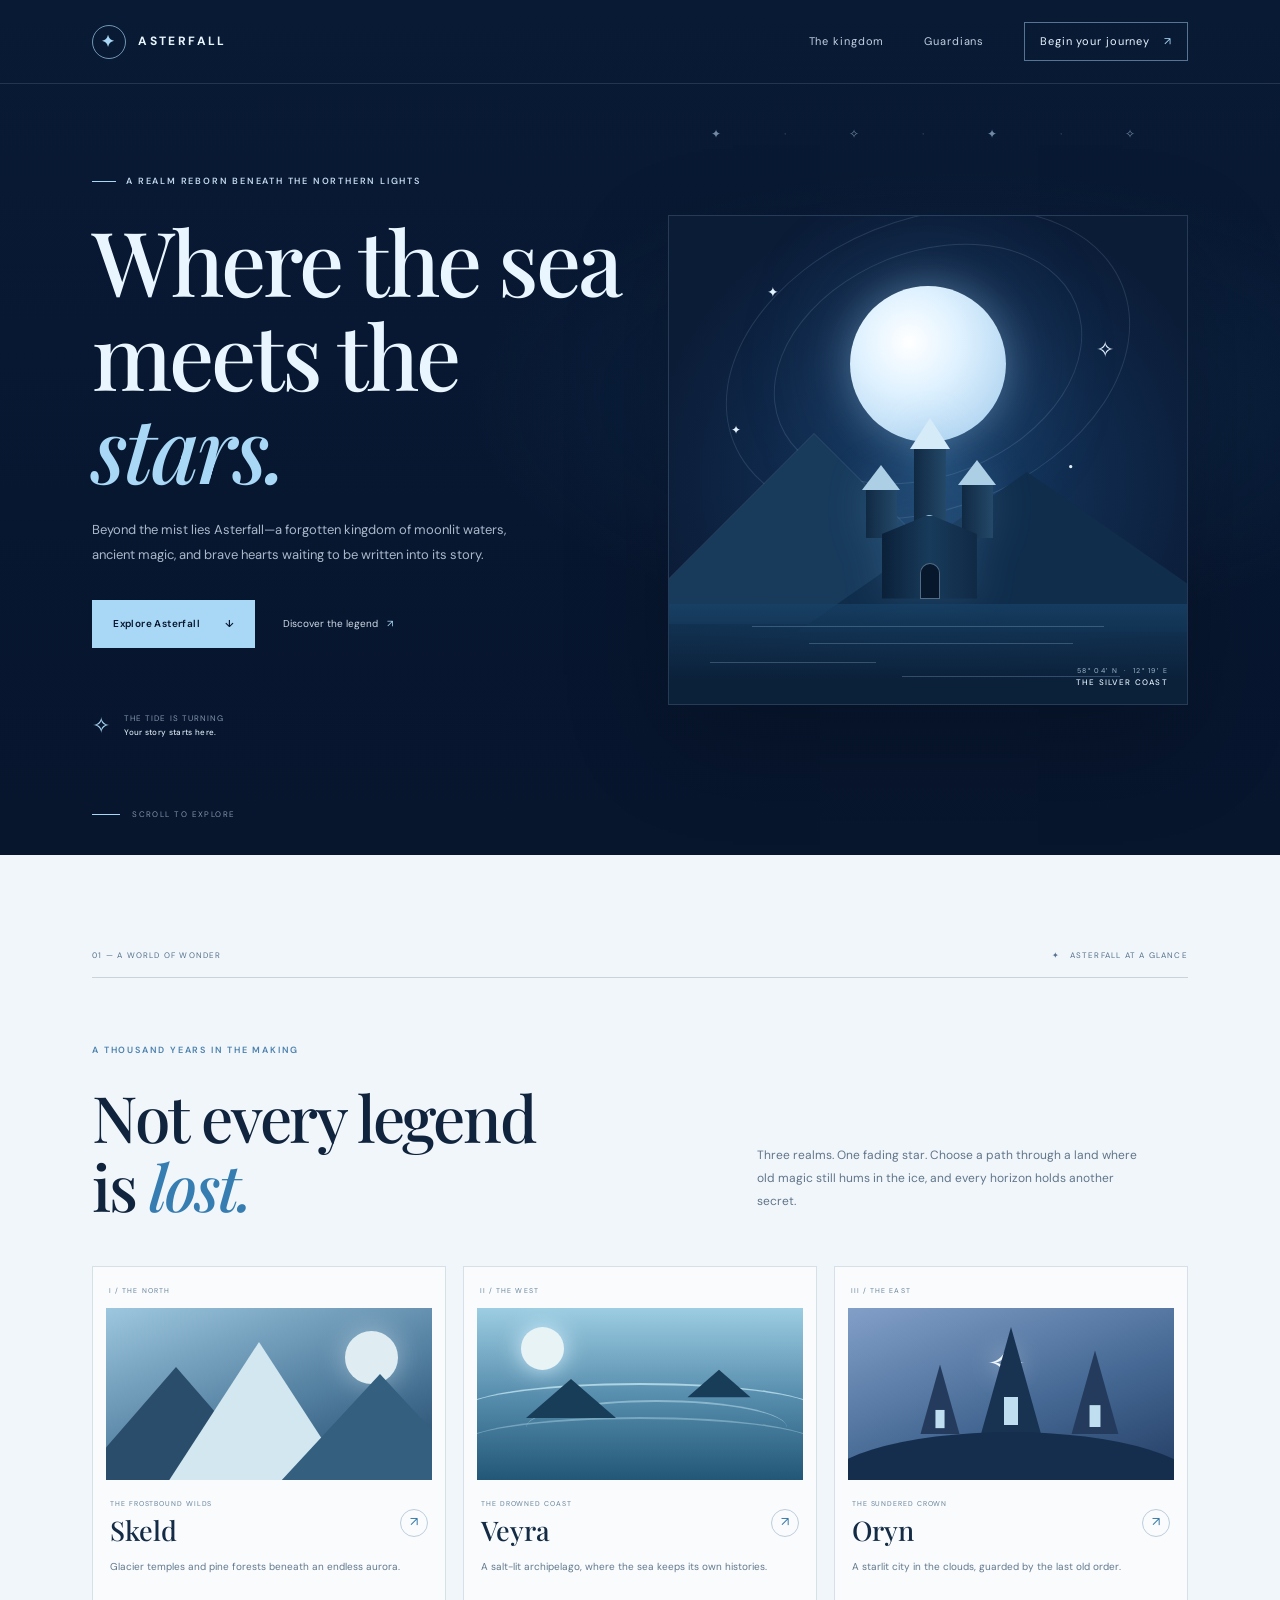
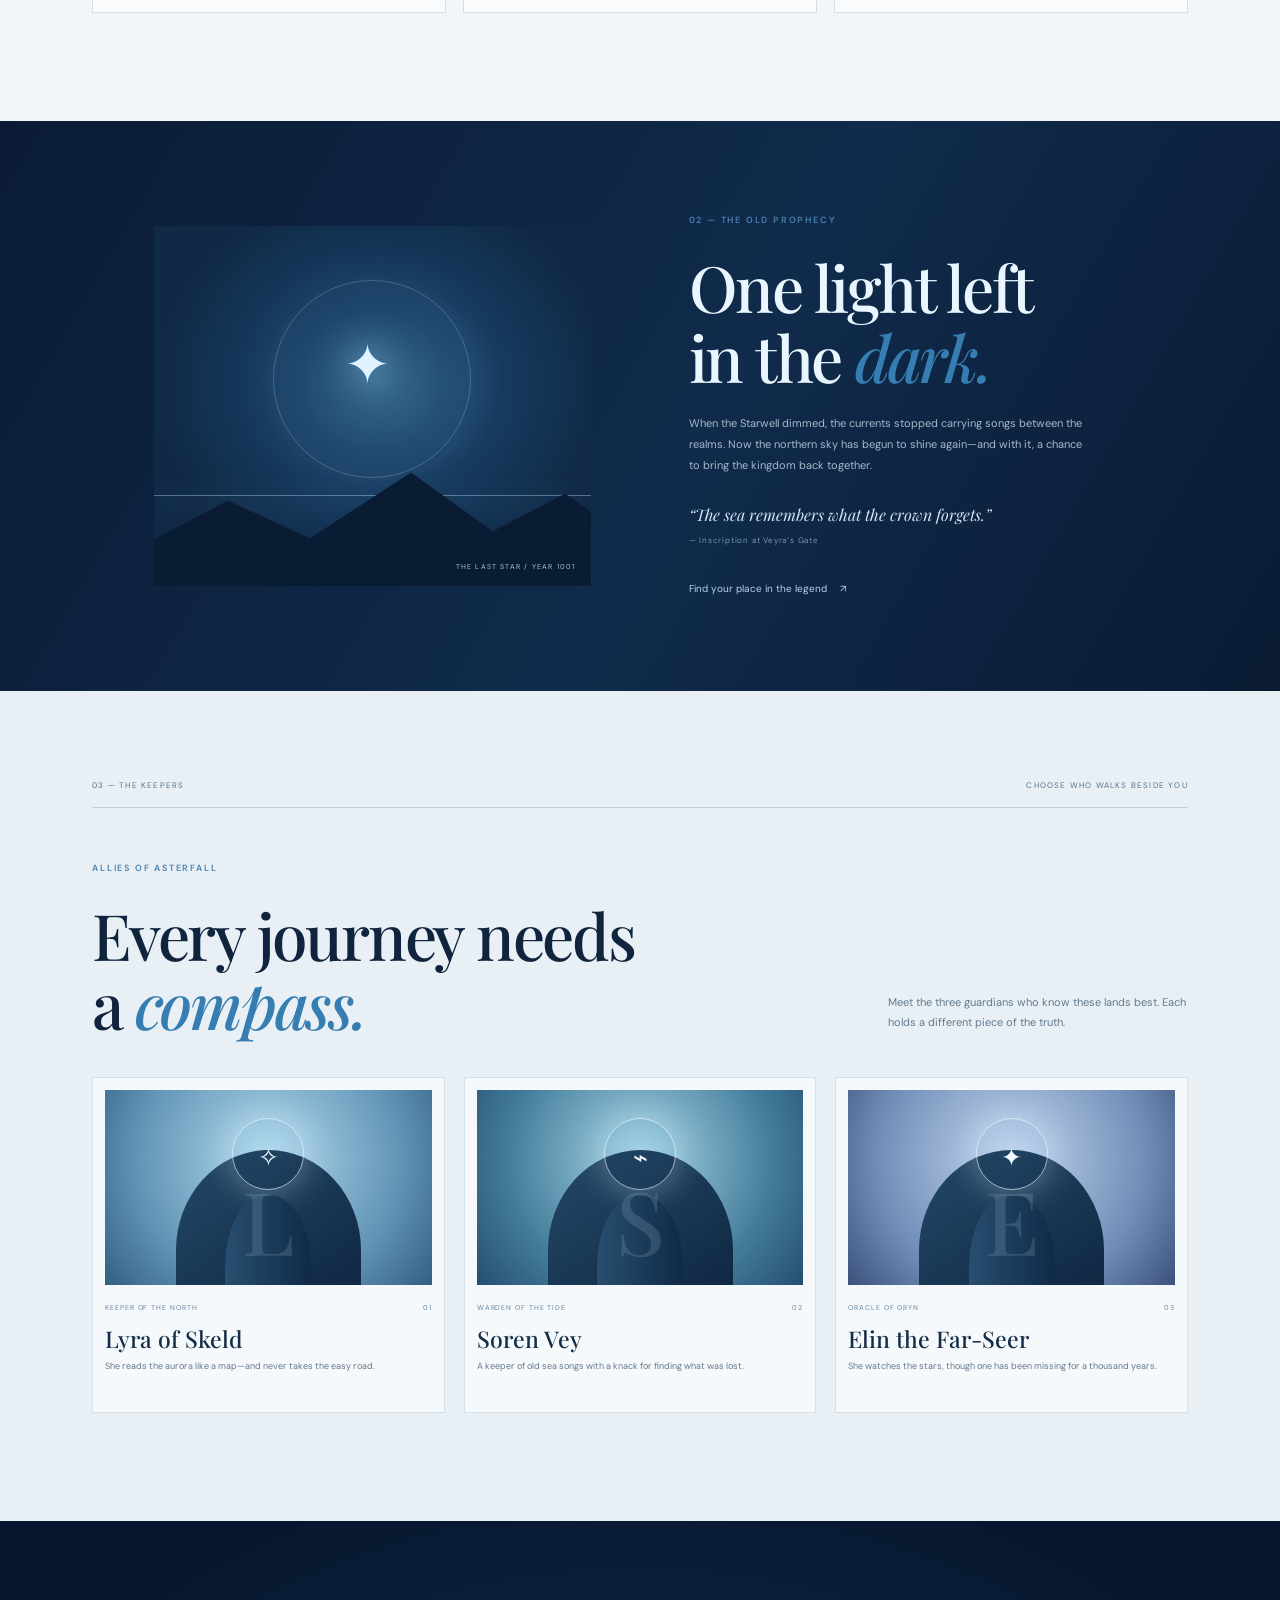
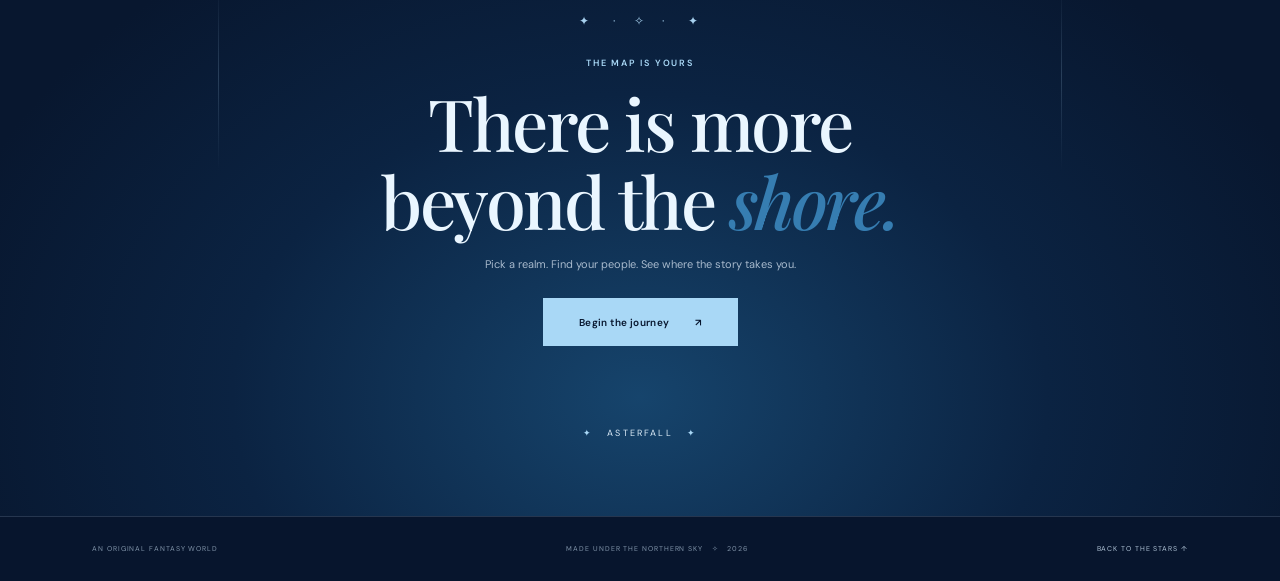
==== Heuser/CS_CRP/Homework_8/index.html @ e4efbd02 "Create original blue fantasy kingdom Homework 8 site" ====
<!doctype html>
<html lang="en">
<head>
  <meta charset="UTF-8">
  <meta name="viewport" content="width=device-width, initial-scale=1.0">
  <meta name="theme-color" content="#07152d">
  <meta name="description" content="Discover the enchanted blue kingdom of Asterfall: explore its regions, meet its guardians, and begin your quest.">
  <title>Asterfall — The Kingdom Beyond the Tide</title>
  <link rel="stylesheet" href="style.css">
</head>
<body>
  <div class="page-glow" aria-hidden="true"></div>
  <header class="site-header">
    <a class="wordmark" href="#home" aria-label="Asterfall home"><span class="crest">✦</span> ASTERFALL</a>
    <button class="menu-toggle" id="menu-toggle" type="button" aria-expanded="false" aria-controls="main-nav" aria-label="Open navigation"><span></span><span></span></button>
    <nav id="main-nav" aria-label="Main navigation">
      <a href="#kingdom">The kingdom</a>
      <a href="#guardians">Guardians</a>
      <a class="nav-cta" href="#journey">Begin your journey <span aria-hidden="true">↗</span></a>
    </nav>
  </header>

  <main>
    <section class="hero" id="home">
      <div class="hero-stars" aria-hidden="true">✦ <span>·</span> ✧ <span>·</span> ✦ <span>·</span> ✧</div>
      <div class="hero-copy">
        <p class="kicker"><span></span> A realm reborn beneath the northern lights</p>
        <h1>Where the sea<br>meets the <em>stars.</em></h1>
        <p class="hero-description">Beyond the mist lies Asterfall—a forgotten kingdom of moonlit waters, ancient magic, and brave hearts waiting to be written into its story.</p>
        <div class="hero-actions">
          <a class="primary-button" href="#kingdom">Explore Asterfall <span aria-hidden="true">↓</span></a>
          <a class="quiet-link" href="#story">Discover the legend <span aria-hidden="true">↗</span></a>
        </div>
        <div class="hero-note"><span class="note-icon">✧</span><span>THE TIDE IS TURNING<br><strong>Your story starts here.</strong></span></div>
      </div>

      <div class="moon-scene" aria-label="Illustration of the moon rising over a fantasy kingdom">
        <div class="moon"></div>
        <div class="orbit orbit-one"></div><div class="orbit orbit-two"></div>
        <span class="spark spark-one">✦</span><span class="spark spark-two">✧</span><span class="spark spark-three">·</span><span class="spark spark-four">✦</span>
        <div class="mountains mountain-back"></div><div class="mountains mountain-front"></div>
        <div class="castle"><span class="tower t-one"></span><span class="tower t-two"></span><span class="tower t-three"></span><span class="castle-body"></span><span class="castle-door"></span></div>
        <div class="water"><div class="water-line line-one"></div><div class="water-line line-two"></div><div class="water-line line-three"></div><div class="water-line line-four"></div></div>
        <div class="scene-label"><span>58° 04′ N &nbsp;·&nbsp; 12° 19′ E</span><strong>THE SILVER COAST</strong></div>
      </div>
      <a class="scroll-cue" href="#kingdom"><span></span> SCROLL TO EXPLORE</a>
    </section>

    <section class="kingdom-section" id="kingdom">
      <div class="section-topline"><span>01 — A WORLD OF WONDER</span><span>✦ &nbsp; ASTERFALL AT A GLANCE</span></div>
      <div class="kingdom-intro">
        <div><p class="kicker blue-kicker">A thousand years in the making</p><h2>Not every legend<br>is <em>lost.</em></h2></div>
        <p class="intro-copy">Three realms. One fading star. Choose a path through a land where old magic still hums in the ice, and every horizon holds another secret.</p>
      </div>
      <div class="realm-grid">
        <article class="realm-card realm-frost">
          <span class="realm-number">I / THE NORTH</span><div class="realm-art frost-art" aria-hidden="true"><span class="sun-halo"></span><span class="peak peak-a"></span><span class="peak peak-b"></span><span class="peak peak-c"></span></div>
          <div class="realm-info"><div><p>THE FROSTBOUND WILDS</p><h3>Skeld</h3></div><span class="card-arrow">↗</span></div>
          <p class="realm-description">Glacier temples and pine forests beneath an endless aurora.</p>
        </article>
        <article class="realm-card realm-tide">
          <span class="realm-number">II / THE WEST</span><div class="realm-art tide-art" aria-hidden="true"><span class="tide-moon"></span><span class="island island-a"></span><span class="island island-b"></span><span class="tide-wave wave-a"></span><span class="tide-wave wave-b"></span><span class="tide-wave wave-c"></span></div>
          <div class="realm-info"><div><p>THE DROWNED COAST</p><h3>Veyra</h3></div><span class="card-arrow">↗</span></div>
          <p class="realm-description">A salt-lit archipelago, where the sea keeps its own histories.</p>
        </article>
        <article class="realm-card realm-star">
          <span class="realm-number">III / THE EAST</span><div class="realm-art star-art" aria-hidden="true"><span class="star-sun">✧</span><span class="spire spire-a"></span><span class="spire spire-b"></span><span class="spire spire-c"></span><span class="star-hill"></span></div>
          <div class="realm-info"><div><p>THE SUNDERED CROWN</p><h3>Oryn</h3></div><span class="card-arrow">↗</span></div>
          <p class="realm-description">A starlit city in the clouds, guarded by the last old order.</p>
        </article>
      </div>
    </section>

    <section class="story-section" id="story">
      <div class="story-art" aria-hidden="true"><span class="story-ring"></span><span class="story-star">✦</span><span class="story-horizon"></span><span class="story-mountain"></span><span class="story-caption">THE LAST STAR / YEAR 1001</span></div>
      <div class="story-copy"><p class="kicker blue-kicker">02 — THE OLD PROPHECY</p><h2>One light left<br>in the <em>dark.</em></h2><p>When the Starwell dimmed, the currents stopped carrying songs between the realms. Now the northern sky has begun to shine again—and with it, a chance to bring the kingdom back together.</p><blockquote>“The sea remembers what the crown forgets.”<cite>— Inscription at Veyra’s Gate</cite></blockquote><a class="text-link" href="#journey">Find your place in the legend <span>↗</span></a></div>
    </section>

    <section class="guardians-section" id="guardians">
      <div class="section-topline"><span>03 — THE KEEPERS</span><span>CHOOSE WHO WALKS BESIDE YOU</span></div>
      <div class="guardian-heading"><div><p class="kicker blue-kicker">Allies of Asterfall</p><h2>Every journey needs<br>a <em>compass.</em></h2></div><p>Meet the three guardians who know these lands best. Each holds a different piece of the truth.</p></div>
      <div class="guardian-grid">
        <article class="guardian-card"><div class="portrait portrait-lyra"><span class="portrait-glow"></span><span class="portrait-glyph">✧</span><span class="portrait-initial">L</span></div><div class="guardian-meta"><span>KEEPER OF THE NORTH</span><span>01</span></div><h3>Lyra of Skeld</h3><p>She reads the aurora like a map—and never takes the easy road.</p></article>
        <article class="guardian-card"><div class="portrait portrait-soren"><span class="portrait-glow"></span><span class="portrait-glyph">⌁</span><span class="portrait-initial">S</span></div><div class="guardian-meta"><span>WARDEN OF THE TIDE</span><span>02</span></div><h3>Soren Vey</h3><p>A keeper of old sea songs with a knack for finding what was lost.</p></article>
        <article class="guardian-card"><div class="portrait portrait-elin"><span class="portrait-glow"></span><span class="portrait-glyph">✦</span><span class="portrait-initial">E</span></div><div class="guardian-meta"><span>ORACLE OF ORYN</span><span>03</span></div><h3>Elin the Far-Seer</h3><p>She watches the stars, though one has been missing for a thousand years.</p></article>
      </div>
    </section>

    <section class="journey-section" id="journey">
      <div class="journey-stars" aria-hidden="true">✦ &nbsp;&nbsp; · &nbsp; ✧ &nbsp; · &nbsp;&nbsp; ✦</div>
      <p class="kicker">THE MAP IS YOURS</p><h2>There is more<br>beyond the <em>shore.</em></h2>
      <p class="journey-copy">Pick a realm. Find your people. See where the story takes you.</p>
      <button class="primary-button journey-button" id="journey-button" type="button">Begin the journey <span aria-hidden="true">↗</span></button>
      <p class="journey-message" id="journey-message" role="status" aria-live="polite"></p>
      <div class="footer-mark"><span>✦</span> ASTERFALL <span>✦</span></div>
    </section>
  </main>

  <footer class="site-footer"><span>AN ORIGINAL FANTASY WORLD</span><span>MADE UNDER THE NORTHERN SKY &nbsp; ✧ &nbsp; <span id="year"></span></span><a href="#home">BACK TO THE STARS ↑</a></footer>
  <script src="script.js"></script>
</body>
</html>
---- Heuser/CS_CRP/Homework_8/style.css ----
@import url('https://fonts.googleapis.com/css2?family=DM+Sans:wght@400;500;600;700&family=Playfair+Display:ital,wght@0,500;0,600;0,700;1,500;1,600&display=swap');

:root{--night:#07152d;--deep:#0a1d3c;--blue:#174777;--ice:#a9d8f6;--pale:#eaf6ff;--muted:#a5b5c9;--line:rgba(193,220,246,.17);--serif:'Playfair Display',Georgia,serif;--sans:'DM Sans',Arial,sans-serif}
*{box-sizing:border-box}
html{scroll-behavior:smooth;scroll-padding-top:82px}
body{margin:0;background:var(--night);color:var(--pale);font-family:var(--sans);font-size:15px;line-height:1.6}
a{color:inherit}
.page-glow{position:fixed;inset:0;pointer-events:none;z-index:-1;background:radial-gradient(ellipse at 75% 4%,rgba(36,103,159,.14),transparent 36%)}
.site-header{position:absolute;z-index:5;top:0;left:0;width:100%;height:84px;padding:0 7.2%;display:flex;align-items:center;justify-content:space-between;border-bottom:1px solid rgba(232,246,255,.12)}
.wordmark{display:flex;align-items:center;gap:12px;text-decoration:none;font-size:12px;font-weight:700;letter-spacing:.2em}
.crest{display:grid;place-items:center;width:34px;height:34px;border:1px solid rgba(169,216,246,.65);border-radius:50%;color:var(--ice);font-size:16px}
.site-header nav{display:flex;align-items:center;gap:40px}
.site-header nav a{font-size:11px;letter-spacing:.08em;text-decoration:none;color:#c3d1e0;transition:color .2s}
.site-header nav a:hover,.quiet-link:hover,.text-link:hover{color:white}
.site-header nav .nav-cta{padding:10px 15px;border:1px solid rgba(169,216,246,.48);color:var(--pale)}
.nav-cta span{margin-left:10px;color:var(--ice)}
.menu-toggle{display:none}
.hero{position:relative;min-height:790px;padding:174px 7.2% 110px;display:grid;grid-template-columns:1fr .95fr;align-items:center;overflow:hidden;background:radial-gradient(ellipse at 75% 47%,rgba(28,85,136,.23),transparent 36%),linear-gradient(180deg,#091a35,#07152d)}
.hero-copy{position:relative;z-index:2;max-width:570px}
.kicker{margin:0 0 25px;color:var(--ice);font-size:9px;font-weight:600;letter-spacing:.2em;text-transform:uppercase}
.hero .kicker{display:flex;align-items:center;gap:10px;color:#c1d8ec}
.hero .kicker span{width:24px;height:1px;background:var(--ice)}
h1,h2,h3,p{margin-top:0}
h1,h2{font-family:var(--serif);font-weight:500;letter-spacing:-.035em}
h1{margin-bottom:24px;font-size:clamp(58px,7vw,100px);line-height:1.04}
h1 em,h2 em{color:var(--ice);font-weight:500}
.hero-description{max-width:430px;color:#aab8ca;font-size:13px;line-height:1.95}
.hero-actions{display:flex;align-items:center;gap:28px;margin-top:32px}
.primary-button{min-height:48px;padding:0 20px;display:inline-flex;align-items:center;justify-content:center;gap:25px;border:1px solid #a9d8f6;background:#a9d8f6;color:#07152d;font:600 10px var(--sans);letter-spacing:.04em;text-decoration:none;cursor:pointer;transition:background .2s,color .2s,transform .2s}
.primary-button:hover{background:#d9f0ff;transform:translateY(-2px)}
.quiet-link,.text-link{color:#d0dbe8;font-size:10px;text-decoration:none;transition:color .2s}
.quiet-link span{padding-left:6px;color:var(--ice)}
.hero-note{display:flex;align-items:center;gap:13px;margin-top:58px;color:#8296ac;font-size:8px;line-height:1.8;letter-spacing:.13em}
.hero-note strong{color:#dce9f5;font-weight:500;letter-spacing:.04em}
.note-icon{color:var(--ice);font-size:22px}
.hero-stars{position:absolute;top:125px;right:9%;color:rgba(188,220,248,.58);font-size:12px;letter-spacing:30px}
.hero-stars span{color:rgba(188,220,248,.25)}
.moon-scene{position:relative;justify-self:end;width:min(100%,520px);height:490px;overflow:hidden;background:radial-gradient(ellipse at 52% 54%,#163c65 0%,#102b4e 38%,#0b1c37 76%);border:1px solid rgba(173,216,246,.16);box-shadow:0 35px 100px rgba(0,0,0,.2)}
.moon{position:absolute;top:70px;left:calc(50% - 78px);width:156px;height:156px;border-radius:50%;background:radial-gradient(circle at 38% 36%,#fff 0%,#e0f2ff 36%,#9ec9eb 100%);box-shadow:0 0 40px rgba(180,223,255,.32),0 0 115px rgba(106,171,226,.27)}
.orbit{position:absolute;left:50%;top:148px;border:1px solid rgba(202,230,252,.13);border-radius:50%;transform:translate(-50%,-50%) rotate(-22deg)}
.orbit-one{width:320px;height:225px}.orbit-two{width:420px;height:290px}
.spark{position:absolute;z-index:1;color:#e3f2ff}.spark-one{top:65px;left:19%;font-size:14px}.spark-two{top:116px;right:14%;font-size:22px}.spark-three{top:47%;right:22%;font-size:28px}.spark-four{top:42%;left:12%;font-size:12px}
.mountains{position:absolute;z-index:1;bottom:80px;width:0;height:0;border-left:190px solid transparent;border-right:190px solid transparent}
.mountain-back{left:-45px;border-bottom:190px solid #183b5c;filter:drop-shadow(0 -1px 0 rgba(198,228,248,.15))}
.mountain-front{right:-70px;bottom:72px;border-left-width:230px;border-right-width:230px;border-bottom:160px solid #102d4c}
.castle{position:absolute;z-index:2;left:50%;bottom:105px;width:156px;height:137px;transform:translateX(-50%);filter:drop-shadow(0 0 18px rgba(113,183,236,.18))}
.castle-body{position:absolute;bottom:0;left:32px;width:95px;height:84px;background:linear-gradient(90deg,#0b2039,#183b5b 50%,#102945);clip-path:polygon(0 23%,50% 0,100% 23%,100% 100%,0 100%);border-top:1px solid #8bb9d8}
.tower{position:absolute;bottom:61px;width:31px;background:linear-gradient(90deg,#102943,#244969)}
.tower:before{content:'';position:absolute;top:-23px;left:-4px;border-left:19px solid transparent;border-right:19px solid transparent;border-bottom:25px solid #adcfe6}
.t-one{left:16px;height:50px}.t-two{left:64px;bottom:78px;height:74px;width:32px}.t-two:before{top:-29px;border-left-width:20px;border-right-width:20px;border-bottom:31px solid #d6ebf8}.t-three{right:13px;height:55px}
.castle-door{position:absolute;z-index:2;bottom:0;left:70px;width:20px;height:36px;border-radius:12px 12px 0 0;background:#07172c;border:1px solid rgba(179,219,248,.43)}
.water{position:absolute;z-index:3;inset:auto 0 0;height:100px;background:linear-gradient(180deg,rgba(23,66,103,.72),#0b2039 78%)}
.water-line{position:absolute;height:1px;background:rgba(174,217,248,.24)}
.line-one{top:22px;left:16%;width:68%}.line-two{top:39px;left:27%;width:51%}.line-three{top:58px;left:8%;width:32%}.line-four{top:72px;right:13%;width:42%}
.scene-label{position:absolute;z-index:4;right:19px;bottom:15px;display:grid;text-align:right;font-size:7px;letter-spacing:.18em;color:#9eb8ce}.scene-label strong{color:#e2f0fb;font-size:8px;font-weight:500}
.scroll-cue{position:absolute;bottom:34px;left:7.2%;display:flex;align-items:center;gap:12px;color:#8195aa;font-size:8px;letter-spacing:.18em;text-decoration:none}
.scroll-cue span{width:28px;height:1px;background:var(--ice)}
.kingdom-section,.guardians-section{padding:94px 7.2% 108px;background:#f1f6fa;color:#10243e}
.section-topline{display:flex;justify-content:space-between;padding-bottom:15px;border-bottom:1px solid rgba(16,36,62,.17);color:#55718b;font-size:8px;letter-spacing:.15em}
.kingdom-intro{display:grid;grid-template-columns:1fr .7fr;align-items:end;gap:50px;padding:65px 0 45px}
.blue-kicker{color:#4b81ae}
h2{margin-bottom:0;font-size:clamp(42px,5vw,68px);line-height:1.08}
h2 em{color:#367db1}
.intro-copy{max-width:390px;margin:0 0 8px;color:#60758a;font-size:12px;line-height:1.9}
.realm-grid{display:grid;grid-template-columns:repeat(3,1fr);gap:17px}
.realm-card{min-width:0;padding:13px;background:#f9fbfd;border:1px solid #d6e0e9;transition:transform .25s,box-shadow .25s}
.realm-card:hover{transform:translateY(-5px);box-shadow:0 14px 35px rgba(19,58,91,.12)}
.realm-number{display:block;padding:5px 3px 12px;color:#66829a;font-size:7px;letter-spacing:.15em}
.realm-art{position:relative;height:172px;overflow:hidden}
.frost-art{background:linear-gradient(160deg,#9dc7df 0%,#537fa0 55%,#1d4365 100%)}
.sun-halo{position:absolute;top:23px;right:34px;width:53px;height:53px;border-radius:50%;background:#dfedf2;box-shadow:0 0 28px rgba(233,248,255,.46)}
.peak{position:absolute;bottom:-2px;width:0;height:0;border-left:100px solid transparent;border-right:100px solid transparent}
.peak-a{left:-30px;border-bottom:115px solid #294d6b}.peak-b{left:62px;border-left-width:91px;border-right-width:91px;border-bottom:140px solid #d2e7f0}.peak-c{right:-48px;border-left-width:100px;border-right-width:100px;border-bottom:108px solid #345f7e}
.tide-art{background:linear-gradient(180deg,#9ccde2 0%,#568cac 52%,#225777 100%)}
.tide-moon{position:absolute;top:19px;left:44px;width:43px;height:43px;border-radius:50%;background:#e8f3f5;box-shadow:0 0 25px #d4efff}
.island{position:absolute;z-index:2;bottom:62px;width:0;height:0;border-left:45px solid transparent;border-right:45px solid transparent;border-bottom:39px solid #183d58}
.island-a{left:15%}.island-b{right:12%;bottom:77px;transform:scale(.7)}
.tide-wave{position:absolute;left:-5%;width:110%;height:55px;border-top:2px solid rgba(207,239,250,.7);border-radius:50%}
.wave-a{bottom:42px}.wave-b{bottom:25px;left:15%;width:80%;opacity:.65}.wave-c{bottom:8px;opacity:.5}
.star-art{background:linear-gradient(160deg,#829fc8,#456994 56%,#243d64)}
.star-sun{position:absolute;top:18px;left:calc(50% - 25px);color:#eff7ff;font-size:48px;text-shadow:0 0 26px white}
.spire{position:absolute;bottom:46px;width:0;height:0;border-left:30px solid transparent;border-right:30px solid transparent;border-bottom:107px solid #243b5d}
.spire:after{content:'';position:absolute;top:70px;left:-7px;width:14px;height:28px;background:#bfdff0}
.spire-a{left:19%;transform:scale(.65);transform-origin:bottom}.spire-b{left:calc(50% - 30px);border-bottom-color:#183252}.spire-c{right:15%;transform:scale(.78);transform-origin:bottom}.star-hill{position:absolute;bottom:-72px;left:-10%;width:120%;height:120px;border-radius:50%;background:#162e4e}
.realm-info{display:flex;align-items:center;justify-content:space-between;padding:18px 4px 0}
.realm-info p{margin:0 0 3px;color:#66829a;font-size:7px;letter-spacing:.13em}.realm-info h3{margin:0;font:500 27px var(--serif);color:#142b45}
.card-arrow{width:28px;height:28px;display:grid;place-items:center;border:1px solid #bdcedc;border-radius:50%;color:#3879a7;font-size:13px}
.realm-description{min-height:37px;margin:10px 4px 4px;color:#62788d;font-size:10px;line-height:1.7}
.story-section{min-height:570px;padding:92px 12%;display:grid;grid-template-columns:1fr 1fr;align-items:center;gap:10%;background:linear-gradient(120deg,#0b1b35,#102b4b 55%,#0a1a33)}
.story-art{position:relative;min-height:360px;overflow:hidden;background:radial-gradient(ellipse at 52% 44%,#36688e 0%,#173b60 37%,#102945 70%)}
.story-ring{position:absolute;top:54px;left:calc(50% - 99px);width:198px;height:198px;border:1px solid rgba(195,229,251,.26);border-radius:50%;box-shadow:0 0 50px rgba(143,205,247,.08),inset 0 0 35px rgba(143,205,247,.08)}
.story-star{position:absolute;top:94px;left:calc(50% - 28px);color:#e0f2ff;font-size:56px;text-shadow:0 0 35px #a6d9fc}
.story-horizon{position:absolute;bottom:90px;left:0;width:100%;height:1px;background:rgba(192,225,249,.4);box-shadow:0 8px 28px #8ac7f3}
.story-mountain{position:absolute;bottom:0;left:-5%;width:110%;height:140px;background:#0a1c33;clip-path:polygon(0 75%,20% 39%,37% 66%,58% 19%,75% 61%,90% 34%,100% 58%,100% 100%,0 100%)}
.story-caption{position:absolute;right:16px;bottom:14px;color:#aec6da;font-size:7px;letter-spacing:.17em}
.story-copy h2{margin-bottom:22px}.story-copy>p:not(.kicker){max-width:400px;color:#a8b9ca;font-size:11px;line-height:1.95}
blockquote{margin:27px 0;color:#d4e5f3;font:italic 16px var(--serif)}
blockquote cite{display:block;margin-top:10px;color:#7895af;font:normal 8px var(--sans);letter-spacing:.1em}
.text-link{display:inline-block;margin-top:9px;color:#b8d4e9}.text-link span{padding-left:10px;color:var(--ice)}
.guardians-section{padding-top:88px;padding-bottom:108px;background:#e8f0f6}
.guardian-heading{display:flex;justify-content:space-between;align-items:end;gap:30px;padding:53px 0 39px}
.guardian-heading>p{max-width:300px;margin:0 0 6px;color:#64798c;font-size:11px;line-height:1.85}
.guardian-grid{display:grid;grid-template-columns:repeat(3,1fr);gap:19px}
.guardian-card{padding:12px 12px 19px;background:#f6f9fc;border:1px solid #d4e0ea}
.portrait{position:relative;height:195px;overflow:hidden;display:grid;place-items:center}
.portrait:before{content:'';position:absolute;bottom:-65px;width:185px;height:200px;border-radius:50% 50% 0 0;background:linear-gradient(145deg,#244969,#0b2039)}
.portrait:after{content:'';position:absolute;bottom:-65px;width:86px;height:154px;border-radius:46% 46% 0 0;background:linear-gradient(90deg,#284e70,#102a47)}
.portrait-lyra{background:radial-gradient(circle at 50% 35%,#b4dcef,#5f92b4 65%,#315f82)}
.portrait-soren{background:radial-gradient(circle at 50% 35%,#a7d6e8,#427b99 65%,#254f70)}
.portrait-elin{background:radial-gradient(circle at 50% 35%,#c2d7f0,#718db7 65%,#3b527b)}
.portrait-glow{position:absolute;top:28px;width:72px;height:72px;border:1px solid rgba(240,250,255,.65);border-radius:50%;box-shadow:0 0 35px rgba(230,246,255,.38)}
.portrait-glyph{position:absolute;z-index:1;top:48px;color:#f0f9ff;font-size:25px}
.portrait-initial{position:absolute;z-index:2;bottom:7px;color:rgba(218,239,252,.14);font:500 88px var(--serif)}
.guardian-meta{display:flex;justify-content:space-between;margin-top:17px;color:#66839b;font-size:7px;letter-spacing:.13em}
.guardian-card h3{margin:9px 0 5px;color:#142d48;font:500 23px var(--serif)}
.guardian-card>p{min-height:34px;margin:0;color:#63788c;font-size:9px;line-height:1.7}
.journey-section{position:relative;min-height:480px;padding:91px 24px 75px;text-align:center;overflow:hidden;background:radial-gradient(ellipse at 50% 80%,#16446c 0%,#0b2342 45%,#08172f 80%)}
.journey-section:before,.journey-section:after{content:'';position:absolute;top:60px;width:1px;height:190px;background:linear-gradient(transparent,rgba(181,221,250,.18),transparent)}
.journey-section:before{left:17%}.journey-section:after{right:17%}
.journey-stars{margin-bottom:25px;color:#a7d1ef;font-size:12px;letter-spacing:.2em}
.journey-section .kicker{margin-bottom:14px}
.journey-section h2{font-size:clamp(44px,6vw,72px)}
.journey-copy{margin:16px 0 25px;color:#a7b9cc;font-size:11px}
.journey-button{min-width:195px}
.journey-message{min-height:20px;margin:12px 0 0;color:#b8ddf5;font-size:10px}
.footer-mark{margin-top:48px;color:#dcebf7;font-size:9px;letter-spacing:.24em}.footer-mark span{padding:0 10px;color:var(--ice)}
.site-footer{min-height:65px;padding:17px 7.2%;display:flex;align-items:center;justify-content:space-between;gap:18px;border-top:1px solid var(--line);color:#8194a9;font-size:7px;letter-spacing:.13em}
.site-footer a{text-decoration:none;color:#afc2d5}
@media(max-width:850px){.hero{min-height:720px;padding-top:145px;grid-template-columns:1fr .85fr;gap:25px}.moon-scene{height:400px}.castle{transform:translateX(-50%) scale(.8);transform-origin:bottom}.kingdom-section,.guardians-section{padding-left:5%;padding-right:5%}.story-section{padding-left:8%;padding-right:8%;gap:6%}}
@media(max-width:650px){.site-header{height:70px;padding:0 6%}.menu-toggle{display:flex;width:38px;height:38px;flex-direction:column;justify-content:center;gap:6px;border:1px solid var(--line);background:transparent}.menu-toggle span{width:15px;height:1px;margin:auto;background:#d7e8f5}.site-header nav{position:absolute;top:69px;left:0;right:0;display:none;padding:20px 6% 25px;flex-direction:column;align-items:stretch;gap:18px;background:#0a1b36;border-bottom:1px solid var(--line)}.site-header nav.open{display:flex}.site-header nav .nav-cta{align-self:flex-start}.hero{min-height:auto;padding:132px 6% 83px;grid-template-columns:1fr;gap:38px}.hero h1{font-size:clamp(56px,13vw,78px)}.hero-description{font-size:12px}.hero-note{margin-top:37px}.hero-stars{top:94px;right:6%;letter-spacing:18px}.moon-scene{justify-self:center;width:100%;max-width:450px;height:370px}.moon{top:50px;transform:scale(.8)}.orbit{top:125px;transform:translate(-50%,-50%) rotate(-22deg) scale(.8)}.mountain-back{transform:scale(.8);transform-origin:bottom left}.mountain-front{transform:scale(.8);transform-origin:bottom right}.castle{bottom:86px;transform:translateX(-50%) scale(.72);transform-origin:bottom}.water{height:80px}.scroll-cue{left:6%;bottom:28px}.kingdom-section,.guardians-section{padding:65px 6% 72px}.section-topline{font-size:7px;gap:14px}.section-topline span:last-child{text-align:right}.kingdom-intro{grid-template-columns:1fr;gap:20px;padding:44px 0 29px}.intro-copy{font-size:11px}.realm-grid,.guardian-grid{grid-template-columns:1fr;gap:13px}.realm-art{height:195px}.realm-description{min-height:0}.story-section{padding:66px 6%;grid-template-columns:1fr;gap:36px}.story-art{min-height:290px}.story-copy h2{font-size:55px}.guardian-heading{display:block;padding:44px 0 26px}.guardian-heading>p{margin-top:18px}.guardian-card{padding:12px 12px 18px}.portrait{height:225px}.guardian-card>p{min-height:0}.journey-section{min-height:450px;padding-top:75px}.journey-section:before{left:7%}.journey-section:after{right:7%}.site-footer{padding:18px 6%;flex-wrap:wrap;font-size:6px}.site-footer span:nth-child(2){order:3;width:100%}}
@media(prefers-reduced-motion:reduce){html{scroll-behavior:auto}*,*::before,*::after{transition:none!important}}
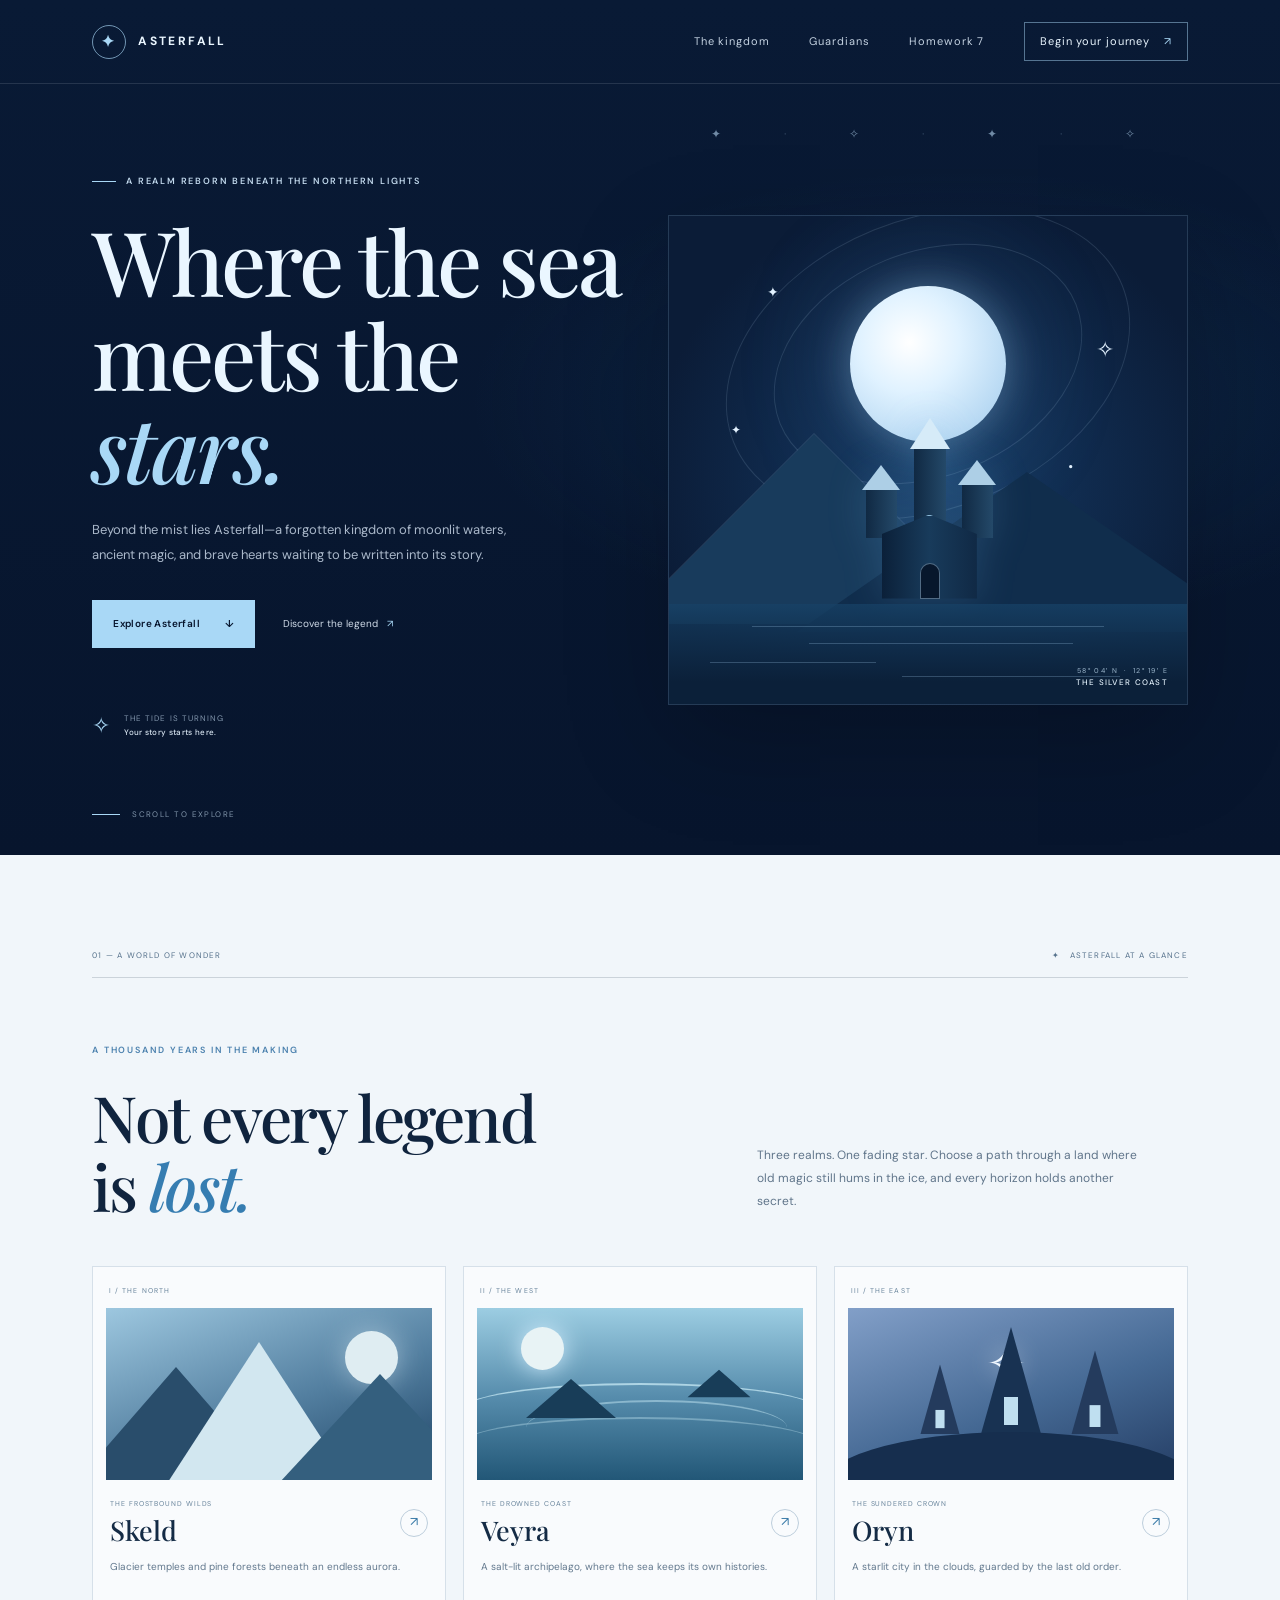
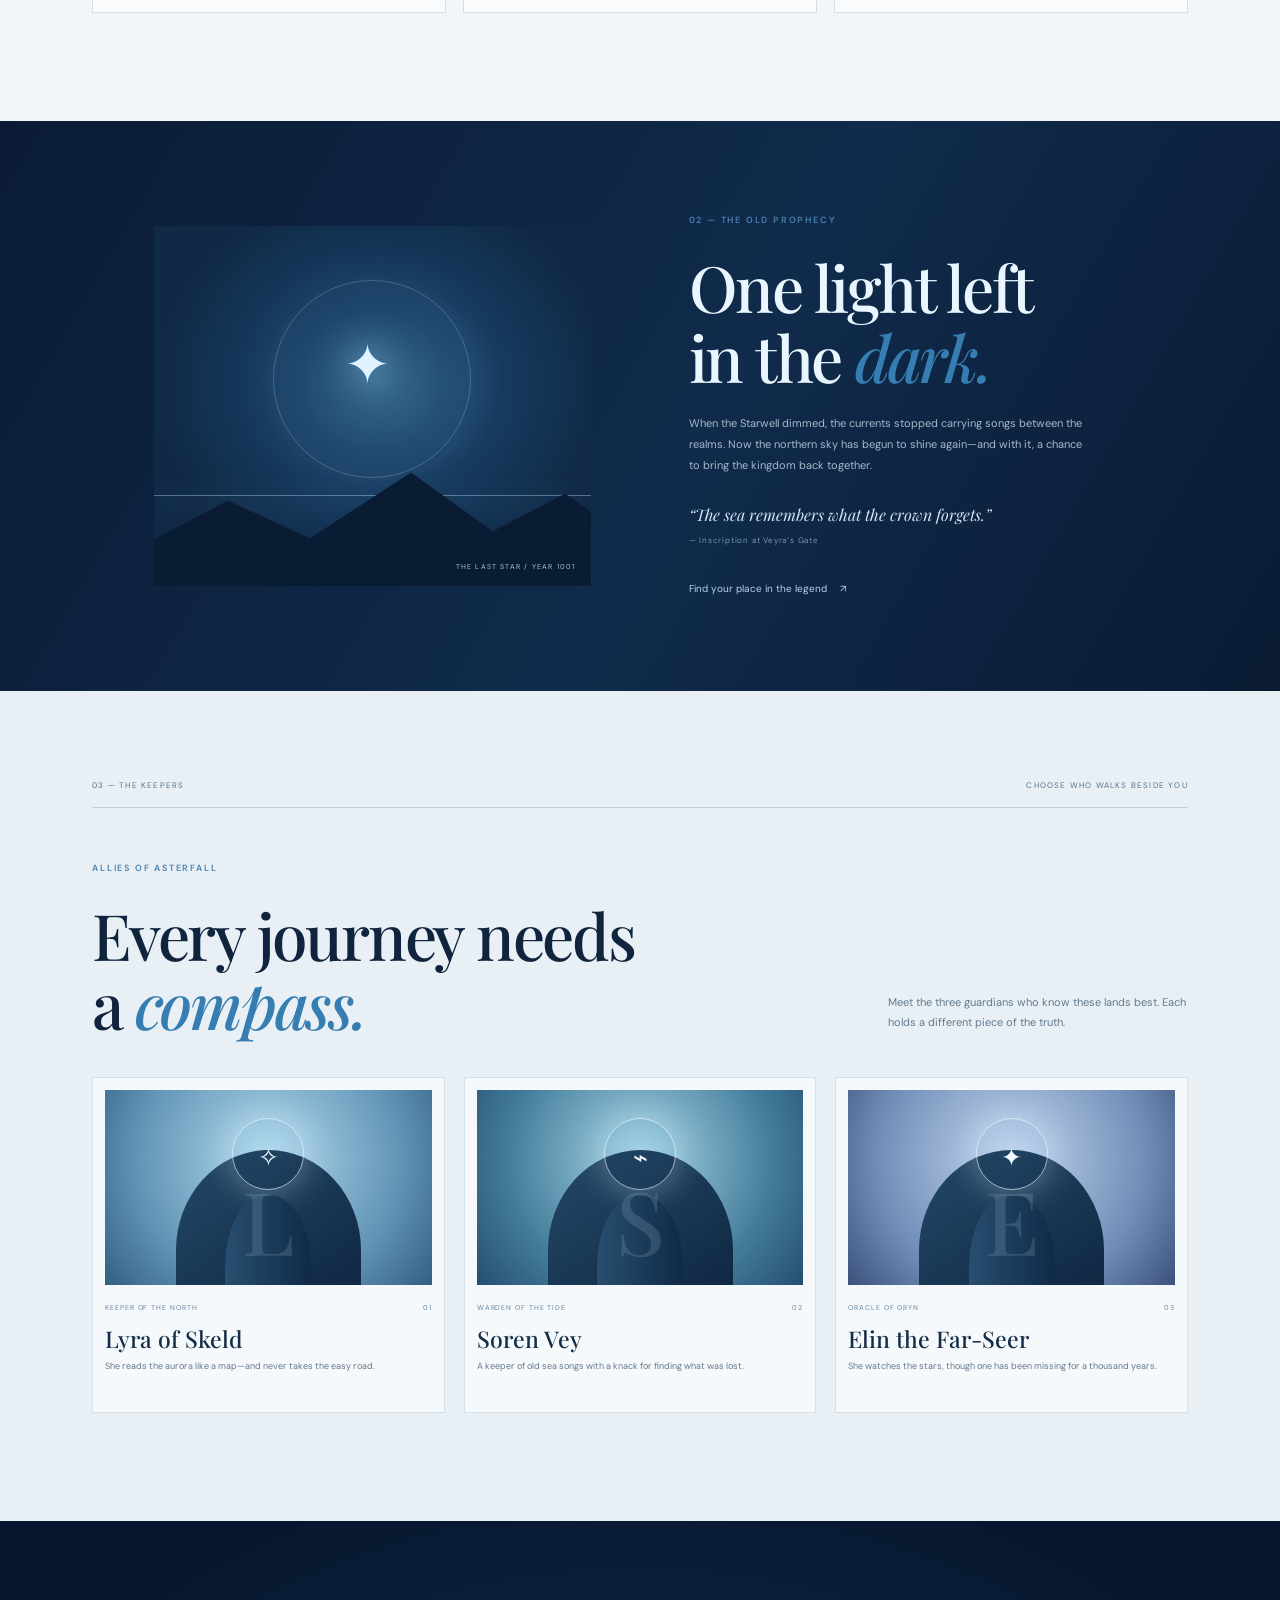
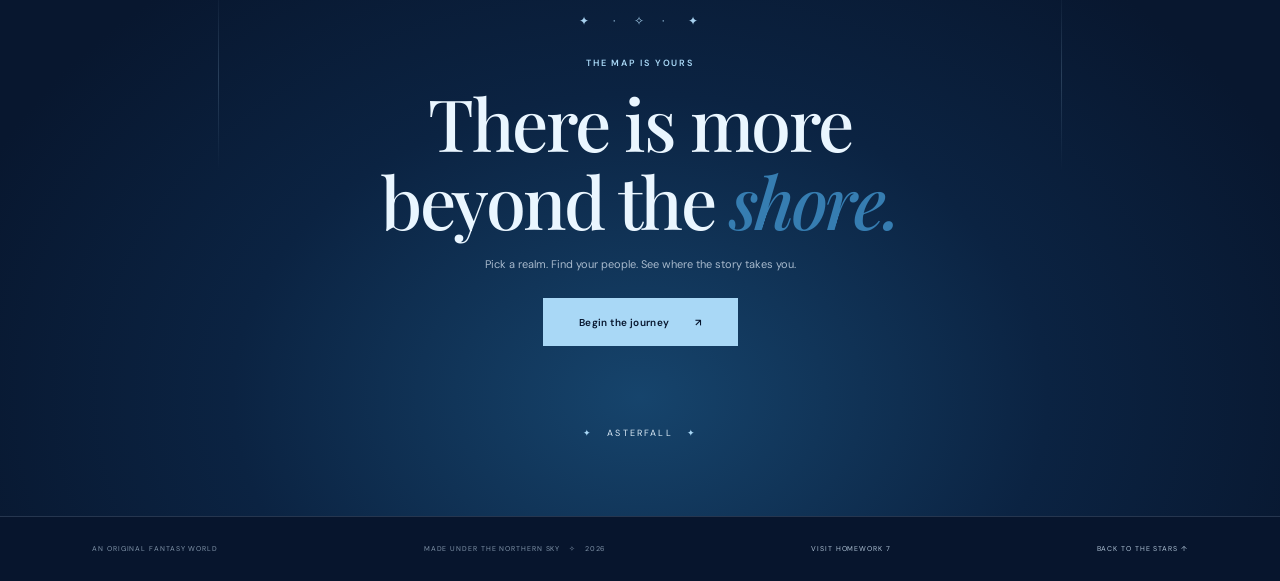
==== commit ac633d2f: "Add Homework 7 link to Homework 8 navigation and footer" ====
--- a/Heuser/CS_CRP/Homework_8/index.html
+++ b/Heuser/CS_CRP/Homework_8/index.html
@@ -16,6 +16,7 @@
     <nav id="main-nav" aria-label="Main navigation">
       <a href="#kingdom">The kingdom</a>
       <a href="#guardians">Guardians</a>
+      <a href="../Homework_7/">Homework 7</a>
       <a class="nav-cta" href="#journey">Begin your journey <span aria-hidden="true">↗</span></a>
     </nav>
   </header>
@@ -96,7 +97,7 @@
     </section>
   </main>
 
-  <footer class="site-footer"><span>AN ORIGINAL FANTASY WORLD</span><span>MADE UNDER THE NORTHERN SKY &nbsp; ✧ &nbsp; <span id="year"></span></span><a href="#home">BACK TO THE STARS ↑</a></footer>
+  <footer class="site-footer"><span>AN ORIGINAL FANTASY WORLD</span><span>MADE UNDER THE NORTHERN SKY &nbsp; ✧ &nbsp; <span id="year"></span></span><a href="../Homework_7/">VISIT HOMEWORK 7</a><a href="#home">BACK TO THE STARS ↑</a></footer>
   <script src="script.js"></script>
 </body>
 </html>
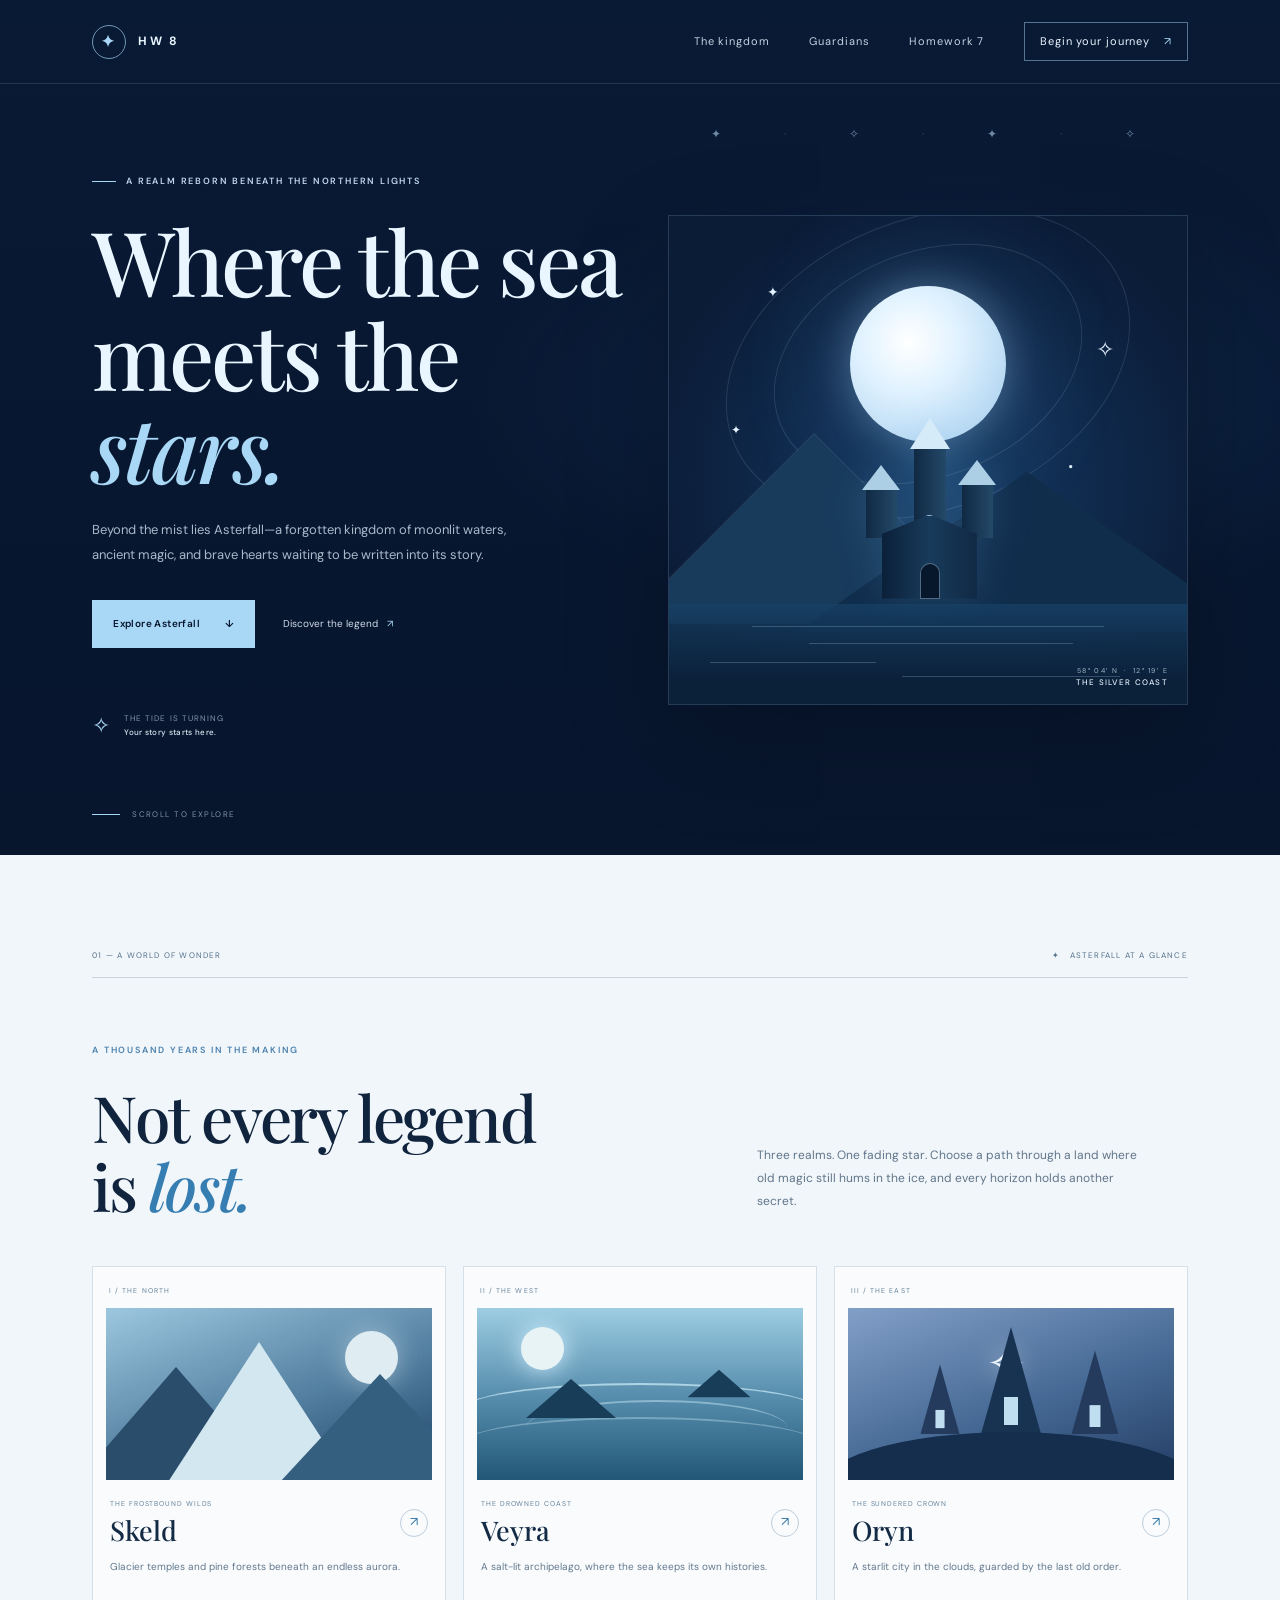
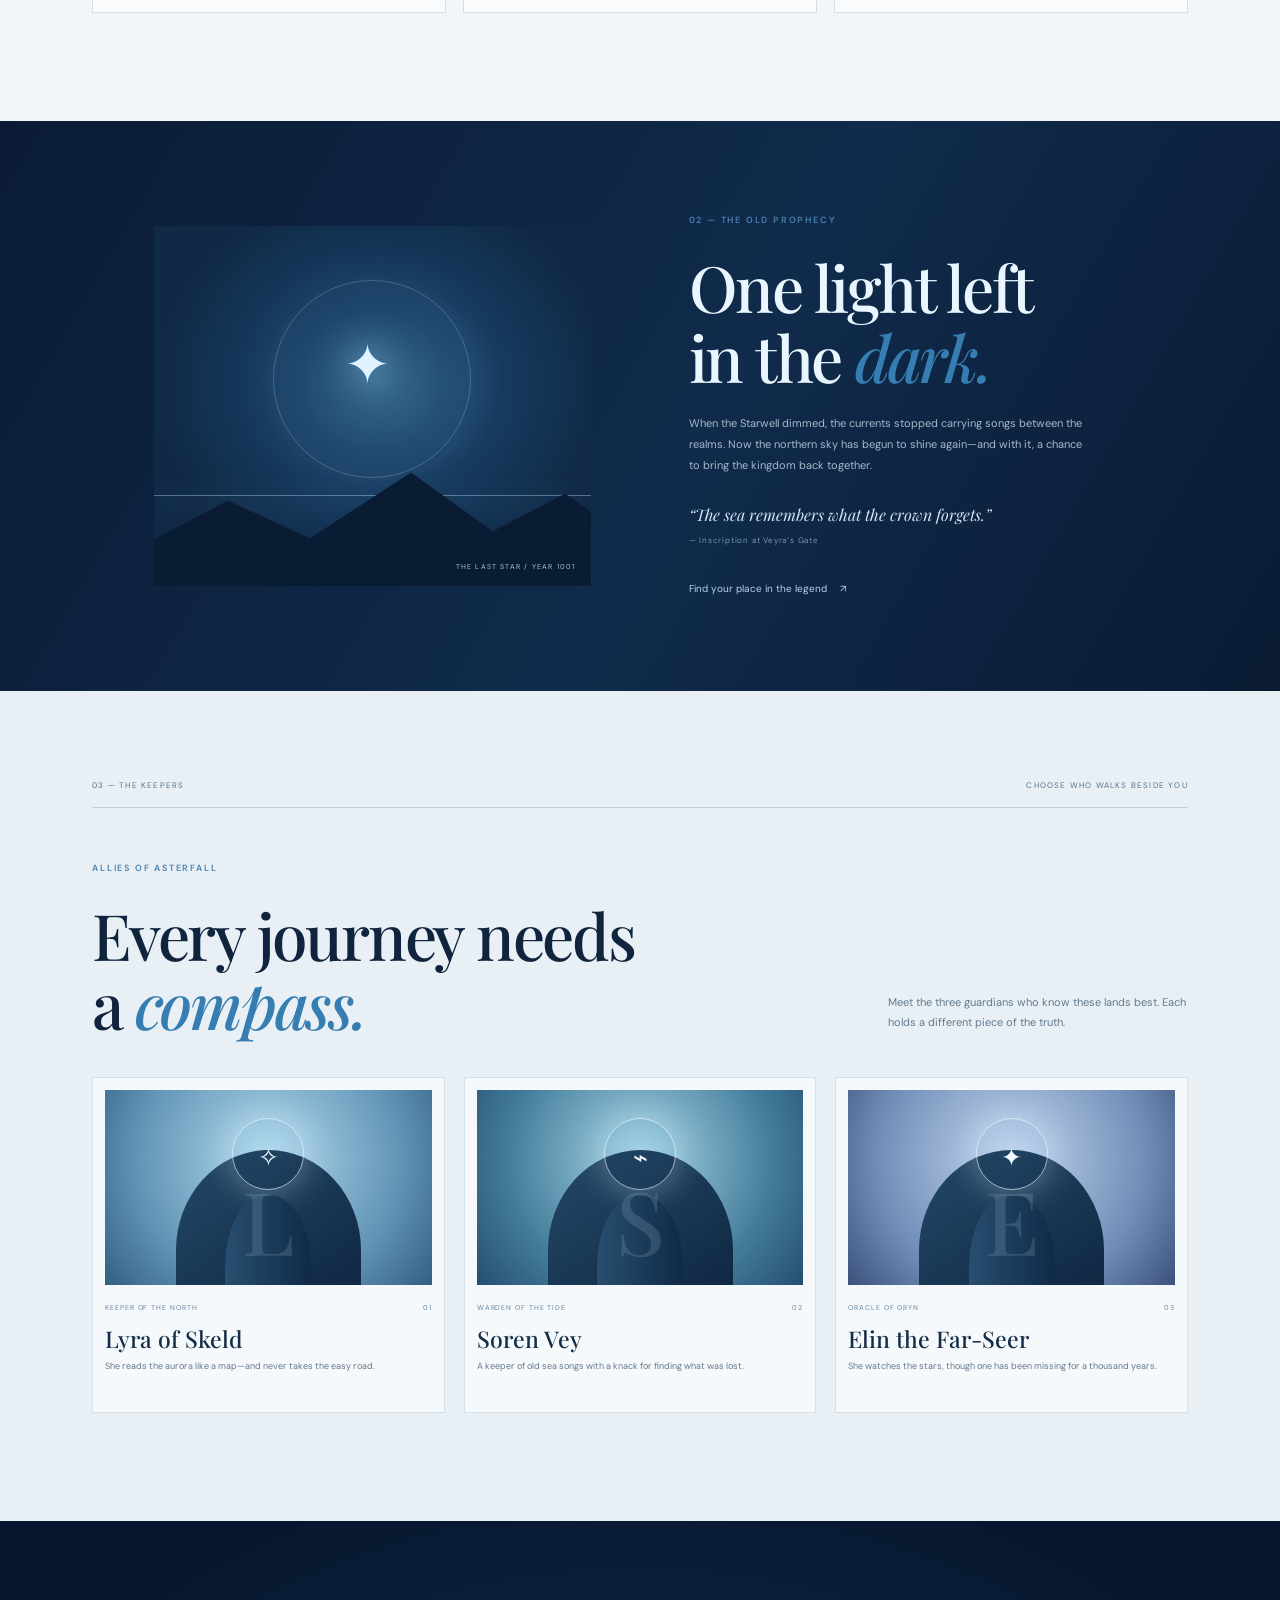
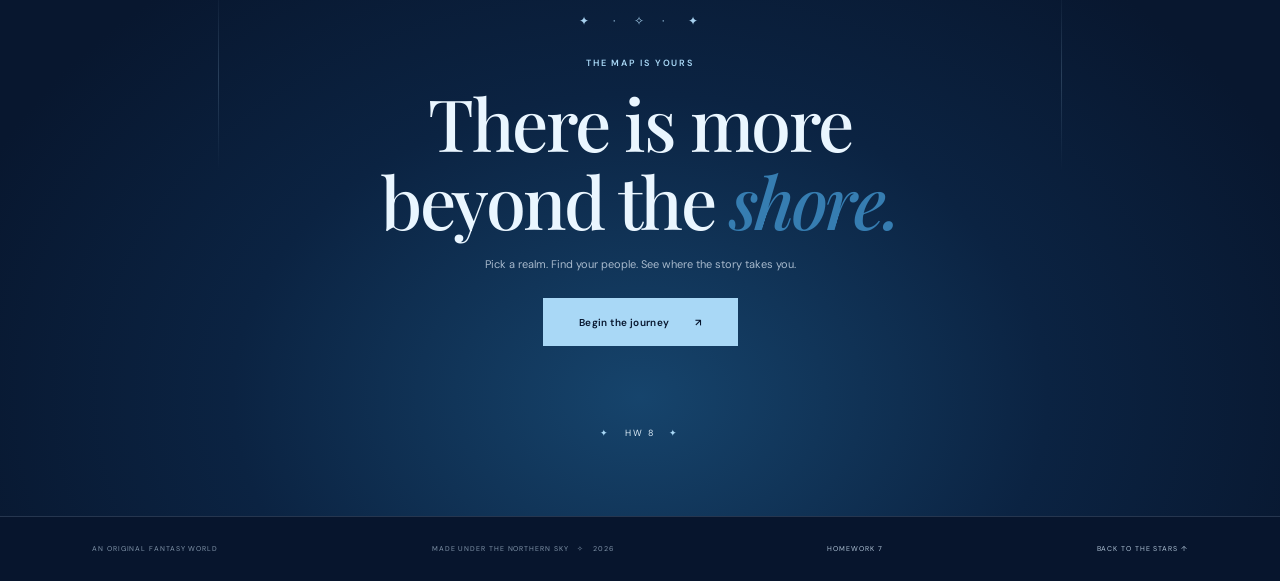
==== commit c7133c53: "Rename Homework 8 page branding to HW 8" ====
--- a/Heuser/CS_CRP/Homework_8/index.html
+++ b/Heuser/CS_CRP/Homework_8/index.html
@@ -5,13 +5,13 @@
   <meta name="viewport" content="width=device-width, initial-scale=1.0">
   <meta name="theme-color" content="#07152d">
   <meta name="description" content="Discover the enchanted blue kingdom of Asterfall: explore its regions, meet its guardians, and begin your quest.">
-  <title>Asterfall — The Kingdom Beyond the Tide</title>
+  <title>HW 8 — Asterfall</title>
   <link rel="stylesheet" href="style.css">
 </head>
 <body>
   <div class="page-glow" aria-hidden="true"></div>
   <header class="site-header">
-    <a class="wordmark" href="#home" aria-label="Asterfall home"><span class="crest">✦</span> ASTERFALL</a>
+    <a class="wordmark" href="#home" aria-label="HW 8 home"><span class="crest">✦</span> HW 8</a>
     <button class="menu-toggle" id="menu-toggle" type="button" aria-expanded="false" aria-controls="main-nav" aria-label="Open navigation"><span></span><span></span></button>
     <nav id="main-nav" aria-label="Main navigation">
       <a href="#kingdom">The kingdom</a>
@@ -93,11 +93,11 @@
       <p class="journey-copy">Pick a realm. Find your people. See where the story takes you.</p>
       <button class="primary-button journey-button" id="journey-button" type="button">Begin the journey <span aria-hidden="true">↗</span></button>
       <p class="journey-message" id="journey-message" role="status" aria-live="polite"></p>
-      <div class="footer-mark"><span>✦</span> ASTERFALL <span>✦</span></div>
+      <div class="footer-mark"><span>✦</span> HW 8 <span>✦</span></div>
     </section>
   </main>
 
-  <footer class="site-footer"><span>AN ORIGINAL FANTASY WORLD</span><span>MADE UNDER THE NORTHERN SKY &nbsp; ✧ &nbsp; <span id="year"></span></span><a href="../Homework_7/">VISIT HOMEWORK 7</a><a href="#home">BACK TO THE STARS ↑</a></footer>
+  <footer class="site-footer"><span>AN ORIGINAL FANTASY WORLD</span><span>MADE UNDER THE NORTHERN SKY &nbsp; ✧ &nbsp; <span id="year"></span></span><a href="../Homework_7/">HOMEWORK 7</a><a href="#home">BACK TO THE STARS ↑</a></footer>
   <script src="script.js"></script>
 </body>
 </html>
